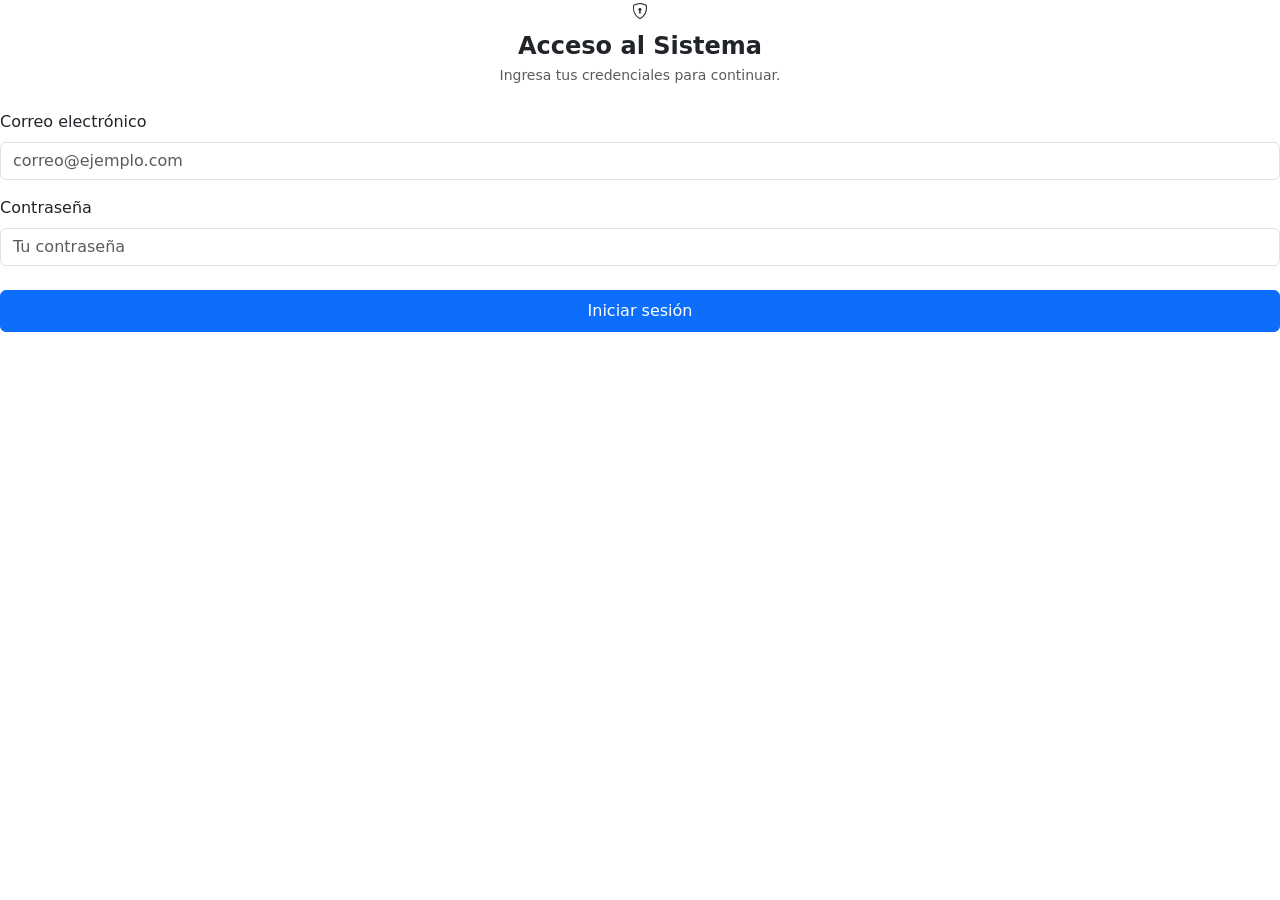
==== login.html @ 95e579e3 "Agrego pagina de login y librerias CSS con fuentes" ====
<!DOCTYPE html>
<html lang="es">
<head>
    <meta charset="UTF-8">
    <meta name="viewport" content="width=device-width, initial-scale=1.0">
    <title>Sistema | Iniciar Sesión</title>
    <link href="css/bootstrap.min.css" rel="stylesheet">
    <link href="css/bootstrap-icons.min.css" rel="stylesheet">
    <link rel="stylesheet" href="css/login.css">
</head>
<body class="pagina-login">

    <div class="contenedor-login">
        <div class="card-login">
            <div class="text-center mb-4">
                <div class="contenedor-icono-login">
                    <i class="bi bi-shield-lock icono-login"></i>
                </div>
                <h1 class="h4 fw-bold mt-2 mb-1">Acceso al Sistema</h1>
                <p class="text-muted small">Ingresa tus credenciales para continuar.</p>
            </div>

            <form id="formulario-login" novalidate>
                <div class="mb-3">
                    <label for="correo" class="form-label">Correo electrónico</label>
                    <input type="text" id="correo" class="form-control" placeholder="correo@ejemplo.com" autocomplete="off">
                    <span id="error-correo" class="mensaje-error"></span>
                </div>

                <div class="mb-4">
                    <label for="password" class="form-label">Contraseña</label>
                    <input type="password" id="password" class="form-control" placeholder="Tu contraseña" autocomplete="off">
                    <span id="error-password" class="mensaje-error"></span>
                </div>

                <button type="submit" class="btn btn-primary w-100 py-2" id="btn-login">Iniciar sesión</button>
                <p id="mensaje-exito" class="mensaje-exito text-center mt-3"></p>
            </form>
        </div>
    </div>

    <script src="js/utileria.js"></script>
    <script src="js/bootstrap.bundle.min.js"></script>
    <script src="js/login.js"></script>
</body>
</html>
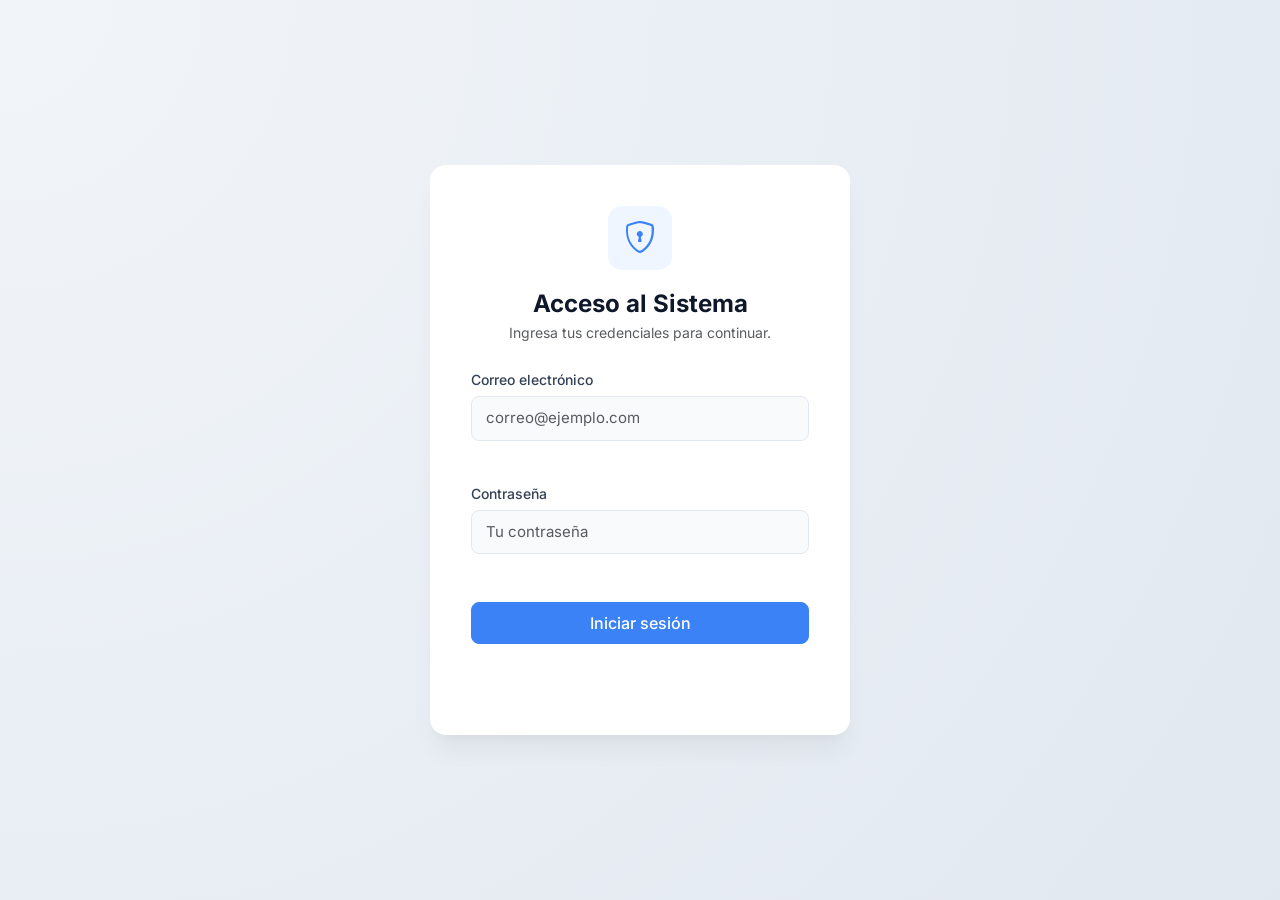
==== commit 3438b603: "feat(login): actualizar login.html con aviso de estado de usuarios registrados" ====
--- a/login.html
+++ b/login.html
@@ -35,6 +35,7 @@
 
                 <button type="submit" class="btn btn-primary w-100 py-2" id="btn-login">Iniciar sesión</button>
                 <p id="mensaje-exito" class="mensaje-exito text-center mt-3"></p>
+                <p id="aviso-login" class="text-center text-muted small mt-2 mb-0"></p>
             </form>
         </div>
     </div>
--- a/css/login.css
+++ b/css/login.css
@@ -0,0 +1,231 @@
+@font-face {
+    font-family: 'Inter';
+    font-style: normal;
+    font-weight: 400;
+    font-display: swap;
+    src: url('fonts/inter-latin-400-normal.woff2') format('woff2');
+}
+
+@font-face {
+    font-family: 'Inter';
+    font-style: normal;
+    font-weight: 500;
+    font-display: swap;
+    src: url('fonts/inter-latin-500-normal.woff2') format('woff2');
+}
+
+@font-face {
+    font-family: 'Inter';
+    font-style: normal;
+    font-weight: 600;
+    font-display: swap;
+    src: url('fonts/inter-latin-600-normal.woff2') format('woff2');
+}
+
+@font-face {
+    font-family: 'Inter';
+    font-style: normal;
+    font-weight: 700;
+    font-display: swap;
+    src: url('fonts/inter-latin-700-normal.woff2') format('woff2');
+}
+
+:root {
+    --color-primario: #3b82f6;
+    --color-primario-hover: #2563eb;
+    --color-fondo: #f8fafc;
+    --color-superficie: #ffffff;
+    --color-texto: #0f172a;
+    --color-texto-mutado: #64748b;
+    --color-borde: #e2e8f0;
+    --color-error: #ef4444;
+    --color-exito: #10b981;
+    --sidebar-ancho: 250px;
+    --navbar-alto: 60px;
+    --sombra-card: 0 20px 25px -5px rgba(0, 0, 0, 0.05), 0 8px 10px -6px rgba(0, 0, 0, 0.03);
+}
+
+body {
+    font-family: 'Inter', -apple-system, BlinkMacSystemFont, 'Segoe UI', Roboto, sans-serif;
+    color: var(--color-texto);
+    background-color: var(--color-fondo);
+    -webkit-font-smoothing: antialiased;
+}
+
+/* Estilos de Formulario Globales */
+.form-label {
+    font-size: 0.875rem;
+    font-weight: 500;
+    color: #334155;
+    margin-bottom: 0.375rem;
+}
+
+.form-control {
+    border: 1px solid var(--color-borde);
+    border-radius: 8px;
+    padding: 0.625rem 0.875rem;
+    font-size: 0.9375rem;
+    transition: all 0.2s ease;
+    background-color: #f8fafc;
+}
+
+.form-control:focus {
+    background-color: #ffffff;
+    border-color: var(--color-primario);
+    box-shadow: 0 0 0 4px rgba(59, 130, 246, 0.15);
+}
+
+.btn-primary {
+    background-color: var(--color-primario);
+    border-color: var(--color-primario);
+    font-weight: 500;
+    border-radius: 8px;
+    padding: 0.625rem 1.25rem;
+    transition: all 0.2s ease;
+}
+
+.btn-primary:hover, .btn-primary:focus {
+    background-color: var(--color-primario-hover);
+    border-color: var(--color-primario-hover);
+    box-shadow: 0 4px 12px rgba(37, 99, 235, 0.2);
+}
+
+.mensaje-error {
+    display: block;
+    color: var(--color-error);
+    font-size: 0.8125rem;
+    font-weight: 500;
+    margin-top: 6px;
+    min-height: 18px;
+}
+
+.mensaje-exito {
+    display: block;
+    color: var(--color-exito);
+    font-weight: 600;
+    font-size: 0.875rem;
+    min-height: 18px;
+}
+
+.pagina-login {
+    background: radial-gradient(circle at top left, #f1f5f9, #e2e8f0);
+    min-height: 100vh;
+    display: flex;
+    align-items: center;
+    justify-content: center;
+    padding: 24px;
+}
+
+.contenedor-login {
+    width: 100%;
+    max-width: 420px;
+}
+
+.card-login {
+    background: var(--color-superficie);
+    border-radius: 16px;
+    padding: 40px;
+    box-shadow: var(--sombra-card);
+    border: 1px solid rgba(255, 255, 255, 0.8);
+}
+
+.contenedor-icono-login {
+    width: 64px;
+    height: 64px;
+    background-color: #eff6ff;
+    border-radius: 14px;
+    display: inline-flex;
+    align-items: center;
+    justify-content: center;
+    margin-bottom: 12px;
+}
+
+.icono-login {
+    font-size: 32px;
+    color: var(--color-primario);
+}
+
+.pagina-sistema {
+    background-color: var(--color-fondo);
+}
+
+.navbar-custom {
+    height: var(--navbar-alto);
+    background-color: #0f172a;
+    border-bottom: 1px solid #1e293b;
+}
+
+.sidebar {
+    position: fixed;
+    top: var(--navbar-alto);
+    left: 0;
+    bottom: 0;
+    width: var(--sidebar-ancho);
+    background-color: #ffffff;
+    border-right: 1px solid var(--color-borde);
+    padding: 20px 12px;
+    overflow-y: auto;
+    transition: transform 0.25s cubic-bezier(0.4, 0, 0.2, 1);
+    z-index: 900;
+}
+
+.sidebar.oculto {
+    transform: translateX(-100%);
+}
+
+.sidebar .nav-link {
+    color: #475569;
+    border-radius: 8px;
+    padding: 10px 14px;
+    font-weight: 500;
+    font-size: 0.9375rem;
+    margin-bottom: 4px;
+    transition: all 0.15s ease;
+}
+
+.sidebar .nav-link:hover {
+    background-color: #f1f5f9;
+    color: var(--color-texto);
+}
+
+.sidebar .nav-link.activo {
+    background-color: #eff6ff;
+    color: var(--color-primario);
+    font-weight: 600;
+}
+
+.sidebar .collapse .nav-link {
+    font-size: 0.875rem;
+    padding-left: 12px;
+}
+
+.contenido {
+    margin-left: var(--sidebar-ancho);
+    margin-top: var(--navbar-alto);
+    padding: 36px;
+    transition: margin-left 0.25s cubic-bezier(0.4, 0, 0.2, 1);
+}
+
+.contenido.expandido {
+    margin-left: 0;
+}
+
+.card-custom {
+    background: #ffffff;
+    border: 1px solid var(--color-borde);
+    border-radius: 12px;
+    box-shadow: 0 1px 3px rgba(0, 0, 0, 0.05);
+}
+
+@media (max-width: 768px) {
+    .sidebar {
+        transform: translateX(-100%);
+    }
+    .sidebar.visible {
+        transform: translateX(0);
+    }
+    .contenido {
+        margin-left: 0;
+        padding: 20px;
+    }
+}
